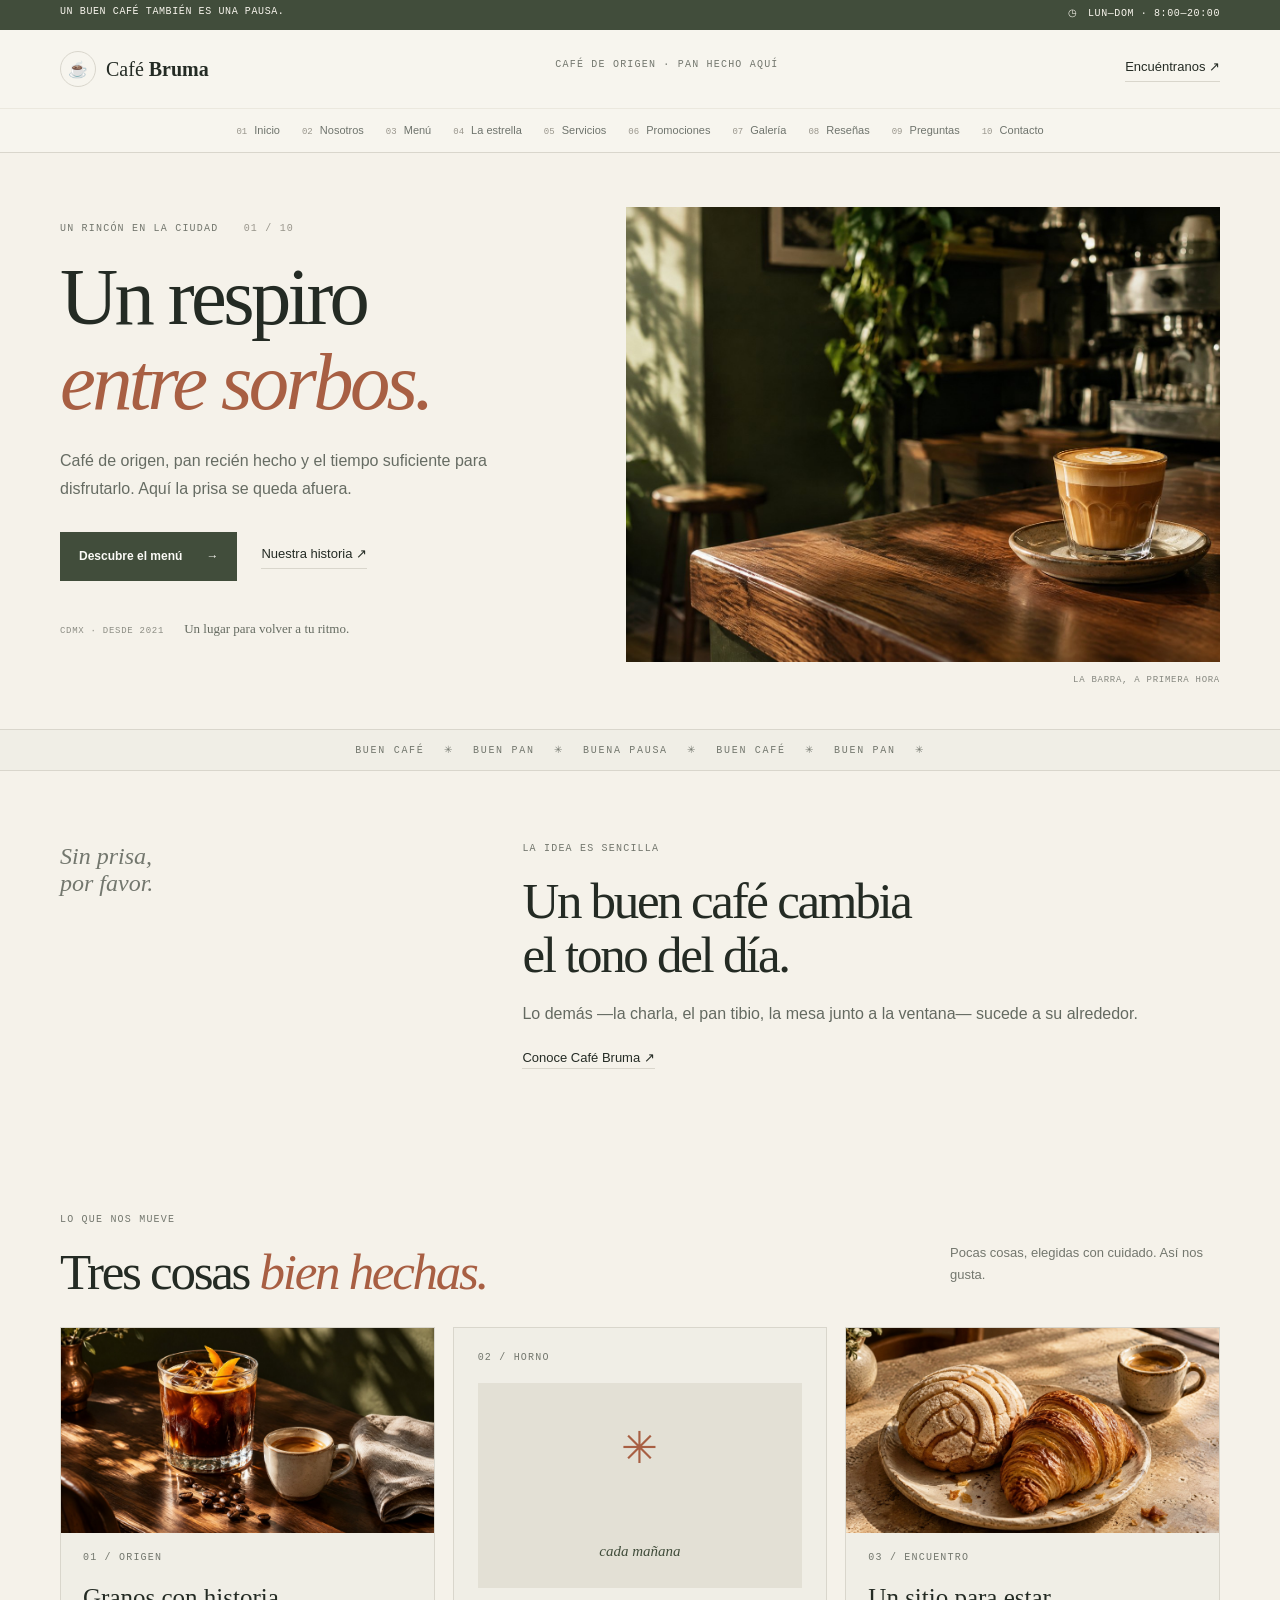
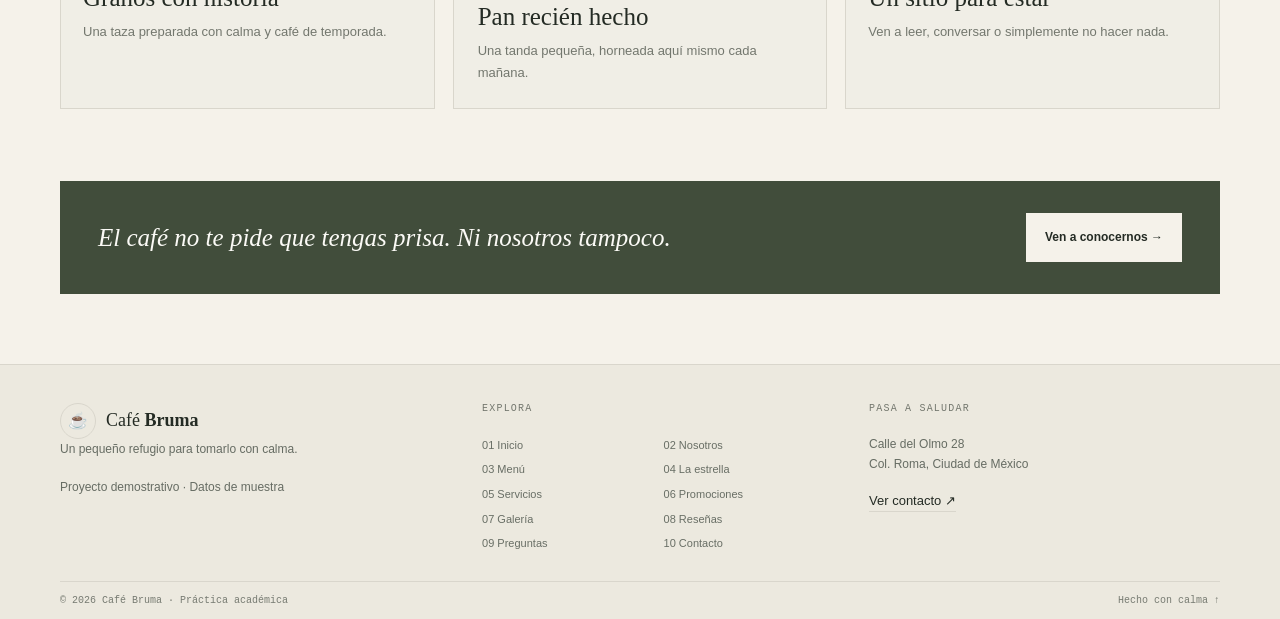
==== index.html @ 0d95b12f "Add files via upload" ====
<!doctype html>
<html lang="es">
<head>
  <meta charset="utf-8">
  <meta name="viewport" content="width=device-width, initial-scale=1">
  <meta name="theme-color" content="#f5f2ea">
  <meta name="description" content="Café Bruma: café de origen, pan recién hecho y una pausa en la ciudad.">
  <title>Inicio · Café Bruma</title>
  <link rel="stylesheet" href="css/estilos.css">
  <script src="js/app.js" defer></script>
</head>
<body data-page="index">
  <div class="announcement"><span>UN BUEN CAFÉ TAMBIÉN ES UNA PAUSA.</span><span>◷　LUN—DOM · 8:00—20:00</span></div>
  <header class="site-header">
    <div class="header-main wrap"><a class="brand" href="index.html" aria-label="Café Bruma, inicio"><span class="brand-icon" aria-hidden="true">☕</span><span>Café <strong>Bruma</strong></span></a><p class="brand-note">CAFÉ DE ORIGEN · PAN HECHO AQUÍ</p><a class="visit-link" href="contacto.html">Encuéntranos ↗</a><button class="nav-toggle" type="button" aria-expanded="false" aria-controls="primary-nav">Menú <span aria-hidden="true">☰</span></button></div>
    <nav class="site-nav" id="primary-nav" aria-label="Navegación principal"><div class="wrap nav-inner"><a href="index.html"><span>01</span> Inicio</a>
        <a href="nosotros.html"><span>02</span> Nosotros</a>
        <a href="menu.html"><span>03</span> Menú</a>
        <a href="producto.html"><span>04</span> La estrella</a>
        <a href="servicios.html"><span>05</span> Servicios</a>
        <a href="promociones.html"><span>06</span> Promociones</a>
        <a href="galeria.html"><span>07</span> Galería</a>
        <a href="resenas.html"><span>08</span> Reseñas</a>
        <a href="preguntas.html"><span>09</span> Preguntas</a>
        <a href="contacto.html"><span>10</span> Contacto</a></div></nav>
  </header>
  <a class="skip-link" href="#main-content">Saltar al contenido</a>
  <main id="main-content">
<section class="hero wrap">
  <div class="hero-copy"><p class="eyebrow">UN RINCÓN EN LA CIUDAD <span>01 / 10</span></p><h1>Un respiro<br><em>entre sorbos.</em></h1><p class="lead">Café de origen, pan recién hecho y el tiempo suficiente para disfrutarlo. Aquí la prisa se queda afuera.</p><div class="actions"><a class="button dark" href="menu.html">Descubre el menú <span aria-hidden="true">→</span></a><a class="text-link" href="nosotros.html">Nuestra historia ↗</a></div><p class="note">CDMX · DESDE 2021 <span>Un lugar para volver a tu ritmo.</span></p></div>
  <figure class="hero-image"><img src="img/hero-cafe.jpg" alt="Taza de café en la barra de una cafetería cálida"><figcaption>LA BARRA, A PRIMERA HORA</figcaption></figure>
</section>
<div class="ticker" aria-hidden="true">BUEN CAFÉ　 ✳　 BUEN PAN　 ✳　 BUENA PAUSA　 ✳　 BUEN CAFÉ　 ✳　 BUEN PAN　 ✳</div>
<section class="section wrap split"><p class="hand">Sin prisa,<br>por favor.</p><div><p class="eyebrow">LA IDEA ES SENCILLA</p><h2>Un buen café cambia<br>el tono del día.</h2><p>Lo demás —la charla, el pan tibio, la mesa junto a la ventana— sucede a su alrededor.</p><a class="text-link" href="nosotros.html">Conoce Café Bruma ↗</a></div></section>
<section class="section wrap"><div class="section-head"><div><p class="eyebrow">LO QUE NOS MUEVE</p><h2>Tres cosas <em>bien hechas.</em></h2></div><p>Pocas cosas, elegidas con cuidado. Así nos gusta.</p></div><div class="cards three"><article class="card image-card"><img src="img/cafe-granos.jpg" alt="Café de especialidad y granos de origen"><p class="eyebrow">01 / ORIGEN</p><h3>Granos con historia</h3><p>Una taza preparada con calma y café de temporada.</p></article><article class="card"><p class="eyebrow">02 / HORNO</p><div class="illustration">✳<span>cada mañana</span></div><h3>Pan recién hecho</h3><p>Una tanda pequeña, horneada aquí mismo cada mañana.</p></article><article class="card image-card"><img src="img/pan-dulce.jpg" alt="Pan artesanal recién horneado"><p class="eyebrow">03 / ENCUENTRO</p><h3>Un sitio para estar</h3><p>Ven a leer, conversar o simplemente no hacer nada.</p></article></div></section>
<section class="closing wrap"><p>El café no te pide que tengas prisa. <em>Ni nosotros tampoco.</em></p><a class="button light" href="contacto.html">Ven a conocernos →</a></section>
</main>
  <footer class="site-footer"><div class="wrap footer-grid"><div><a class="brand footer-brand" href="index.html"><span class="brand-icon" aria-hidden="true">☕</span><span>Café <strong>Bruma</strong></span></a><p>Un pequeño refugio para tomarlo con calma.</p><p class="small-note">Proyecto demostrativo · Datos de muestra</p></div><div><p class="eyebrow">EXPLORA</p><div class="footer-links"><a href="index.html"><span>01</span> Inicio</a>
        <a href="nosotros.html"><span>02</span> Nosotros</a>
        <a href="menu.html"><span>03</span> Menú</a>
        <a href="producto.html"><span>04</span> La estrella</a>
        <a href="servicios.html"><span>05</span> Servicios</a>
        <a href="promociones.html"><span>06</span> Promociones</a>
        <a href="galeria.html"><span>07</span> Galería</a>
        <a href="resenas.html"><span>08</span> Reseñas</a>
        <a href="preguntas.html"><span>09</span> Preguntas</a>
        <a href="contacto.html"><span>10</span> Contacto</a></div></div><div><p class="eyebrow">PASA A SALUDAR</p><p>Calle del Olmo 28<br>Col. Roma, Ciudad de México</p><a class="text-link" href="contacto.html">Ver contacto ↗</a></div></div><div class="wrap footer-bottom"><span>© 2026 Café Bruma · Práctica académica</span><a href="preguntas.html">Hecho con calma ↑</a></div></footer>
</body>
</html>
---- css/estilos.css ----
/* Café Bruma — estilos autónomos, sin dependencias ni fuentes remotas. */
:root{--paper:#f5f2ea;--paper2:#eeece3;--ink:#242b24;--muted:#73776e;--green:#414d3b;--green2:#303b2d;--rust:#a85f43;--line:#d9d6cc;--white:#fbfaf6;--serif:Georgia,"Times New Roman",serif;--sans:Arial,Helvetica,sans-serif;--mono:"Courier New",monospace;--max:1160px}*{box-sizing:border-box}html{scroll-behavior:smooth}body{margin:0;background:var(--paper);color:var(--ink);font:16px/1.7 var(--sans)}img{display:block;max-width:100%;width:100%;object-fit:cover}a{color:inherit}button,input,select,textarea{font:inherit}.wrap{width:min(var(--max),calc(100% - 64px));margin-inline:auto}.announcement{min-height:30px;background:var(--green);color:#f8f5ed;padding:6px max(32px,calc((100% - var(--max))/2));display:flex;justify-content:space-between;gap:20px;font:10px var(--mono);letter-spacing:.06em}.site-header{background:#f7f5ee;border-bottom:1px solid var(--line)}.header-main{min-height:78px;display:flex;align-items:center;justify-content:space-between;gap:22px}.brand{display:flex;align-items:center;gap:10px;font:20px var(--serif);text-decoration:none}.brand strong{font-weight:700}.brand-icon{width:36px;height:36px;border:1px solid var(--line);border-radius:50%;display:grid;place-items:center;font-size:16px}.brand-note,.eyebrow{font:10px var(--mono);letter-spacing:.12em;color:var(--muted)}.visit-link,.text-link{font-size:13px;text-decoration:none;border-bottom:1px solid var(--line);padding-bottom:3px}.site-nav{border-top:1px solid #ebe8de}.nav-inner{display:flex;align-items:center;justify-content:center;flex-wrap:wrap;gap:0}.site-nav a{padding:12px 11px 10px;text-decoration:none;color:#6f746d;font-size:11px;border-bottom:2px solid transparent}.site-nav a span{font:9px var(--mono);color:#99968c;margin-right:4px}.site-nav a:hover,.site-nav a.current{color:var(--ink);border-bottom-color:var(--rust)}.nav-toggle{display:none}.skip-link{position:absolute;left:-9999px;top:0;background:#fff;padding:10px;z-index:20}.skip-link:focus{left:10px}.hero{padding-block:52px 65px;display:grid;grid-template-columns:.92fr 1.08fr;gap:60px;align-items:center}.hero-copy{padding:18px 0}.eyebrow{margin:0 0 20px}.eyebrow span{margin-left:18px;color:#99968c}h1,h2,h3,p{margin-top:0}h1,h2{font-family:var(--serif);font-weight:400;letter-spacing:-.045em;line-height:1.06}h1{font-size:clamp(48px,6.3vw,82px);margin:0 0 22px}h1 em,h2 em{color:var(--rust);font-weight:400}h2{font-size:clamp(32px,4vw,51px);margin-bottom:18px}.lead{max-width:500px;color:#666c63;font-size:16px;line-height:1.8}.actions{display:flex;align-items:center;gap:24px;margin-top:28px}.button{display:inline-flex;align-items:center;justify-content:space-between;gap:24px;padding:13px 18px;text-decoration:none;font-size:12px;font-weight:600;border:1px solid transparent;transition:transform .16s ease,background .16s ease}.button:active{transform:scale(.97)}.button.dark{background:var(--green);color:var(--white)}.button.dark:hover{background:var(--green2)}.button.light{background:var(--paper);color:var(--ink)}.text-link:hover,.visit-link:hover{color:var(--rust)}.note{margin-top:40px;color:#8c8d84;font:9px var(--mono);letter-spacing:.08em}.note span{font:13px var(--serif);letter-spacing:0;margin-left:14px;color:#656b61}.hero-image{position:relative;margin:0}.hero-image img{height:455px}.hero-image figcaption{position:absolute;bottom:-23px;right:0;color:#85877f;font:9px var(--mono);letter-spacing:.08em}.ticker{border-block:1px solid var(--line);background:#f0eee6;padding:13px 0;text-align:center;color:#73776e;font:10px var(--mono);letter-spacing:.17em;white-space:nowrap;overflow:hidden}.section{padding-block:72px}.split{display:grid;grid-template-columns:.72fr 1.28fr;gap:70px;align-items:start}.split>p{color:var(--muted)}.split>div>p:not(.eyebrow){max-width:640px;color:#646a61}.hand{font:italic 24px var(--serif);color:var(--rust)}.section-head{display:flex;justify-content:space-between;align-items:end;gap:24px;margin-bottom:28px}.section-head h2{margin:0}.section-head>p{max-width:270px;color:var(--muted);font-size:13px}.cards{display:grid;gap:18px}.cards.three{grid-template-columns:repeat(3,1fr)}.cards.two{grid-template-columns:repeat(2,1fr);margin-top:20px}.card{padding:24px;background:#f0eee6;border:1px solid var(--line)}.card h3{font:25px/1.2 var(--serif);margin:14px 0 8px}.card>p:not(.eyebrow){font-size:13px;color:var(--muted);margin-bottom:0}.image-card{padding:0 0 22px;overflow:hidden}.image-card img{height:205px;margin-bottom:19px}.image-card .eyebrow,.image-card h3,.image-card>p:not(.eyebrow){margin-left:22px;margin-right:22px}.illustration{min-height:205px;background:#e3e0d5;display:grid;place-items:center;font-size:44px;color:var(--rust)}.illustration span{display:block;font:italic 15px var(--serif);color:var(--green)}.closing{padding:32px 38px;background:var(--green);color:var(--white);display:flex;align-items:center;justify-content:space-between;gap:24px;margin-bottom:70px}.closing p{font:italic 25px var(--serif);margin:0}.page-heading{padding-block:64px 20px}.page-heading h1{font-size:clamp(48px,6vw,72px)}.page-heading .lead{max-width:620px}.page-hero{padding-block:55px 30px;display:grid;grid-template-columns:1fr 1fr;gap:50px;align-items:center}.page-photo{height:375px}.page-hero .lead{max-width:510px}.page-hero+.section{padding-top:38px}.page-hero+.section.split>div{border-left:1px solid var(--line);padding-left:50px}.page-hero+.section h2{font-size:clamp(30px,3.5vw,44px)}.page-hero+.section .hand{display:block;margin-top:14px}.menu-list{max-width:840px;border-top:1px solid var(--line)}.menu-item{display:flex;justify-content:space-between;align-items:center;gap:24px;padding:20px 0;border-bottom:1px solid var(--line)}.menu-item h3{font:26px var(--serif);margin:0 0 4px}.menu-item p{margin:0;color:var(--muted);font-size:13px}.menu-item strong{font:23px var(--serif);color:var(--rust)}.filters{display:flex;gap:8px;margin-bottom:24px}.filter{border:1px solid var(--line);padding:8px 15px;background:transparent;font-size:12px;color:var(--ink)}.filter.active,.filter:hover{background:var(--green);border-color:var(--green);color:#fff}.small-note{font-size:11px;color:#81847b;margin-top:18px}.product-layout{display:grid;grid-template-columns:1fr 1fr;align-items:center;gap:54px}.product-photo{height:430px}.product-copy p:not(.eyebrow){color:var(--muted)}.product-copy li{margin:10px 0;color:#5f665d}.product-copy ul{padding-left:19px;margin:20px 0 28px}.quote-box{padding:38px;background:#eeece3;text-align:center}.quote-box p{font:italic 32px var(--serif);margin-bottom:15px}.service-list{border-top:1px solid var(--line)}.service{display:grid;grid-template-columns:65px 1fr 40px;gap:20px;align-items:center;border-bottom:1px solid var(--line);padding:26px 0}.service>span{font:15px var(--mono);color:var(--rust)}.service .eyebrow{margin-bottom:6px}.service h2{font-size:32px;margin-bottom:6px}.service p:not(.eyebrow){color:var(--muted);max-width:590px;margin-bottom:0}.service>a{font-size:21px;text-decoration:none;color:var(--rust)}.inline-photo{height:320px}.promo-grid{display:grid;grid-template-columns:1fr 1fr;gap:24px;margin-bottom:22px}.promo-card{background:#e9e4d8;padding:38px}.promo-card h2{font-size:46px}.promo-card p:not(.eyebrow){color:var(--muted)}.promo-photo{height:100%;min-height:330px}.promo-price{font:35px var(--serif);color:var(--rust);margin:18px 0}.promo-price span{font:11px var(--sans);color:var(--muted)}.gallery-grid{display:grid;grid-template-columns:1fr 1fr;gap:18px}.gallery-tile{position:relative;border:0;padding:0;background:#e5e1d6;text-align:left;cursor:zoom-in}.gallery-tile img{height:270px;transition:transform .24s ease}.gallery-tile:hover img{transform:scale(1.025)}.gallery-tile.tall img{height:430px}.gallery-tile.wide{grid-column:span 2}.gallery-tile span{display:block;padding:12px 15px;background:#eeece3;font-size:12px}.gallery-dialog{border:0;padding:12px;max-width:min(92vw,1000px);background:var(--paper)}.gallery-dialog::backdrop{background:#111c}.gallery-dialog img{max-height:75vh;width:auto;margin:auto}.gallery-dialog button{display:block;margin:0 0 8px auto;border:0;padding:8px 14px;background:var(--green);color:#fff}.stars{color:var(--rust);letter-spacing:.12em}.review blockquote{font:italic 19px/1.55 var(--serif);margin:18px 0}.review strong{font:15px var(--sans)}.review small{color:var(--muted)}.faq-list{max-width:850px;padding-top:20px}.faq-list details{border-top:1px solid var(--line);padding:0}.faq-list details:last-child{border-bottom:1px solid var(--line)}.faq-list summary{list-style:none;position:relative;cursor:pointer;padding:21px 45px 21px 0;font:22px var(--serif)}.faq-list summary::-webkit-details-marker{display:none}.faq-list summary::after{content:"+";position:absolute;right:8px;color:var(--rust);font:24px var(--sans)}.faq-list details[open] summary::after{content:"−"}.faq-list details p{max-width:700px;color:var(--muted);padding:0 0 17px}.contact-layout{display:grid;grid-template-columns:.8fr 1.2fr;gap:40px;align-items:start}.contact-info article{padding:15px 0;border-bottom:1px solid var(--line)}.contact-info article p:last-child{margin:0}.contact-photo{height:245px;margin-top:22px}.contact-form{padding:28px;background:#eeece3;border:1px solid var(--line)}.contact-form h2{font-size:33px;margin-bottom:8px}.contact-form>div>p:not(.eyebrow){font-size:12px;color:var(--muted)}.contact-form label{display:block;margin:14px 0 5px;font-size:12px}.contact-form label span{color:var(--rust)}.contact-form input,.contact-form select,.contact-form textarea{width:100%;padding:11px 12px;border:1px solid #d5d1c5;background:var(--white);color:var(--ink);font-size:13px}.contact-form input:focus,.contact-form select:focus,.contact-form textarea:focus{outline:2px solid #98a38d;outline-offset:1px}.contact-form textarea{resize:vertical}.contact-form button{margin-top:15px}.form-status{min-height:24px;margin:12px 0 0;font-size:13px}.form-status.error{color:#a33f32}.form-status.success{color:#3e6746}.site-footer{background:#ece9df;border-top:1px solid var(--line);padding-top:38px}.footer-grid{display:grid;grid-template-columns:1.1fr 1fr 1fr;gap:36px;padding-bottom:26px}.footer-grid p:not(.eyebrow){font-size:12px;color:#666c63}.footer-brand{font-size:18px}.footer-links{display:grid;grid-template-columns:1fr 1fr;gap:2px 12px}.footer-links a{font-size:11px;color:#686e65;text-decoration:none;padding:2px 0}.footer-links a:hover{color:var(--rust)}.footer-bottom{border-top:1px solid var(--line);padding-block:13px;display:flex;justify-content:space-between;gap:20px;color:#777b72;font:10px var(--mono)}.footer-bottom a{text-decoration:none}.nav-toggle{border:1px solid var(--line);background:transparent;padding:8px 10px;color:var(--ink)}
@media(max-width:900px){.wrap{width:min(var(--max),calc(100% - 42px))}.nav-inner{justify-content:flex-start}.site-nav a{padding-inline:8px;font-size:10px}.hero{gap:30px;grid-template-columns:1fr 1fr}.hero-image img{height:380px}.cards.three{gap:12px}.card{padding:18px}.image-card{padding:0 0 18px}.image-card img{height:175px}.contact-layout{gap:22px}}
@media(max-width:650px){body{font-size:15px}.wrap{width:calc(100% - 34px)}.announcement{padding:6px 17px;font-size:8px}.header-main{min-height:68px}.brand-note,.visit-link{display:none}.nav-toggle{display:block}.site-nav{display:none}.site-nav.open{display:block}.nav-inner{display:grid;grid-template-columns:1fr 1fr;padding-block:8px}.site-nav a{padding:10px 6px;border-bottom:1px solid var(--line)}.hero{padding-block:38px 48px;grid-template-columns:1fr;gap:28px}.hero-copy{padding:0}.hero-image img{height:330px}.hero h1{font-size:58px}.lead{font-size:14px}.actions{flex-wrap:wrap;gap:15px}.note{margin-top:26px}.ticker{font-size:9px}.section{padding-block:48px}.split,.page-hero,.product-layout,.promo-grid,.contact-layout{grid-template-columns:1fr;gap:24px}.split{gap:12px}.section-head{display:block}.section-head>p{margin-top:12px}.cards.three,.cards.two{grid-template-columns:1fr}.card{padding:22px}.image-card{padding:0 0 20px}.image-card img{height:230px}.closing{margin-bottom:48px;padding:25px;display:block}.closing p{font-size:22px;margin-bottom:16px}.page-heading{padding-block:42px 10px}.page-heading h1,.page-hero h1{font-size:52px}.page-hero{padding-block:38px 15px}.page-photo{height:290px}.page-hero+.section.split>div{border-left:0;padding-left:0}.page-hero+.section h2{font-size:34px}.product-photo{height:330px}.product-copy h2{font-size:35px}.service{grid-template-columns:38px 1fr 24px;gap:10px;padding-block:20px}.service h2{font-size:27px}.promo-card{padding:25px}.promo-card h2{font-size:39px}.promo-photo{height:255px;min-height:0}.gallery-grid{grid-template-columns:1fr 1fr;gap:10px}.gallery-tile img,.gallery-tile.tall img{height:200px}.gallery-tile.wide img{height:240px}.gallery-tile span{padding:9px;font-size:10px}.contact-form{padding:20px}.contact-photo{height:220px}.footer-grid{grid-template-columns:1fr 1fr;gap:24px}.footer-grid>div:first-child{grid-column:span 2}.footer-bottom{font-size:8px}.faq-list summary{font-size:19px}.menu-item h3{font-size:22px}}
@media(prefers-reduced-motion:reduce){html{scroll-behavior:auto}*,*::before,*::after{transition:none!important;animation:none!important}}
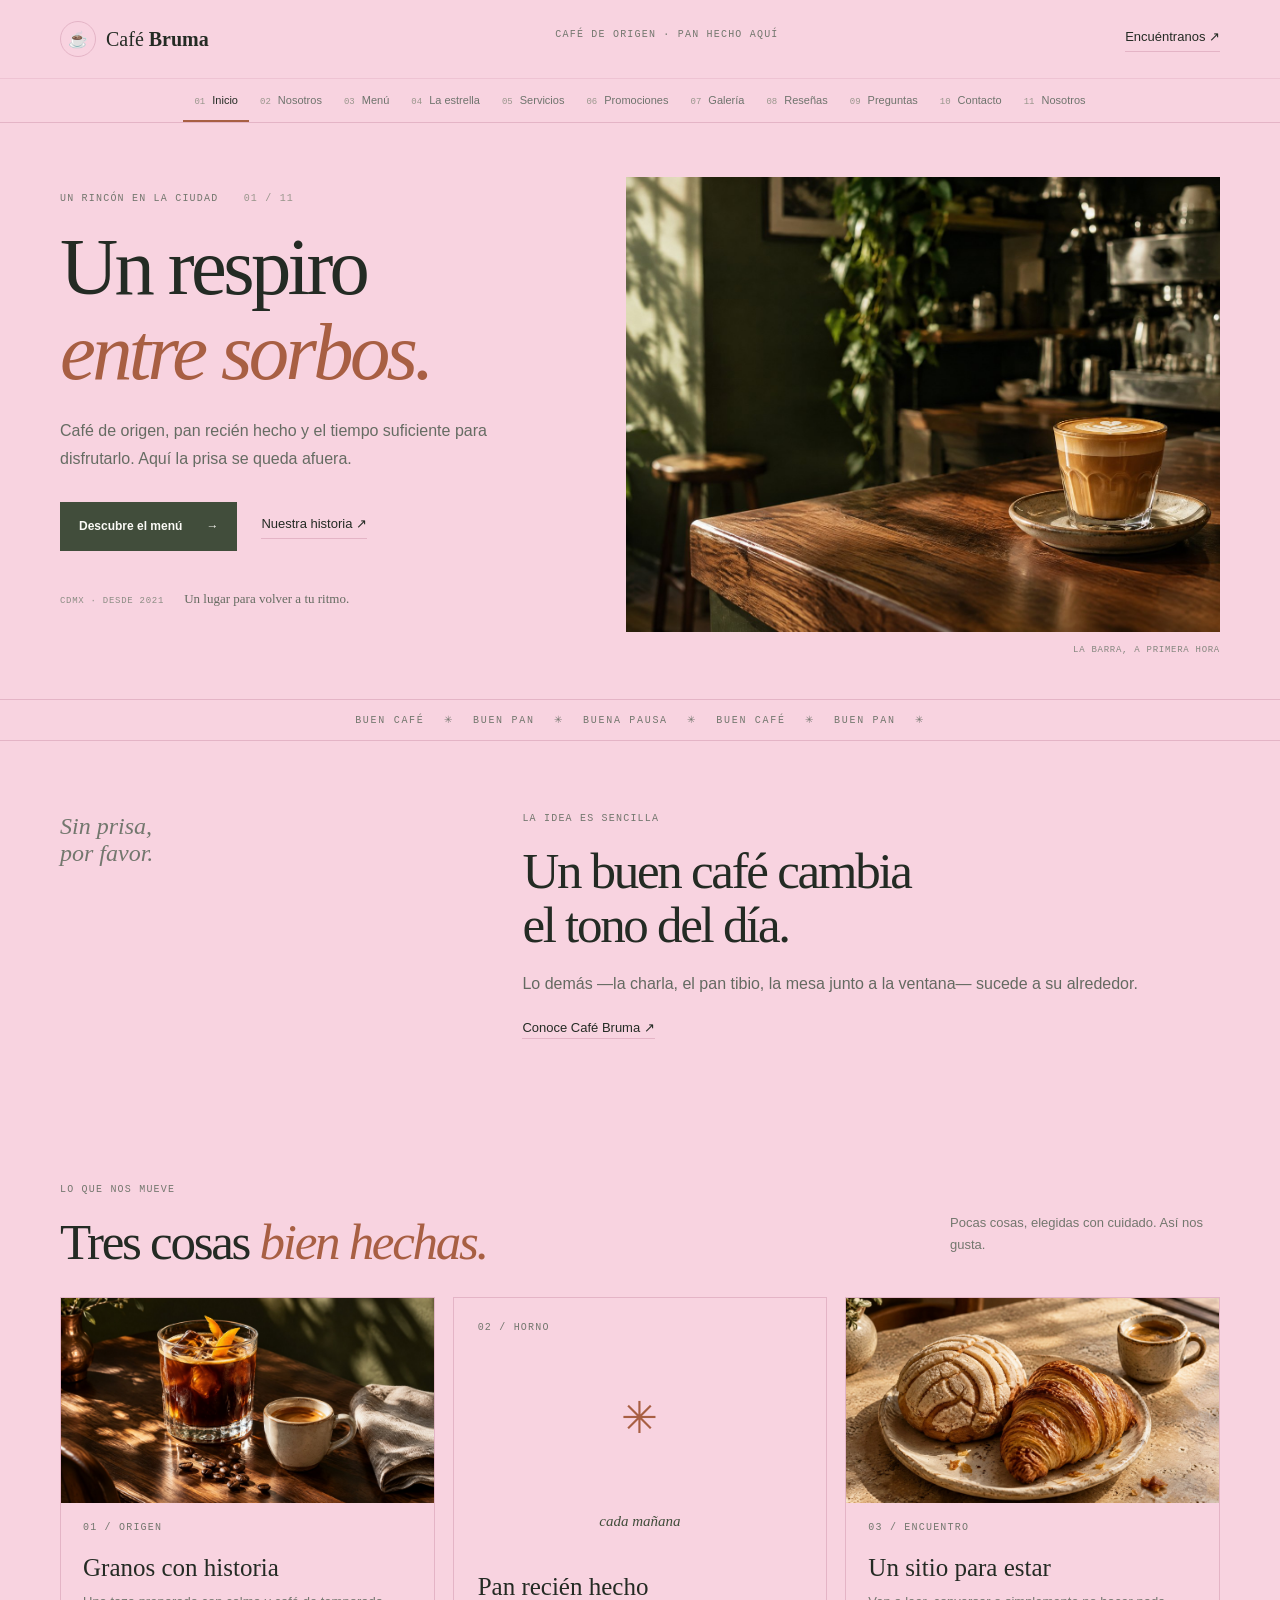
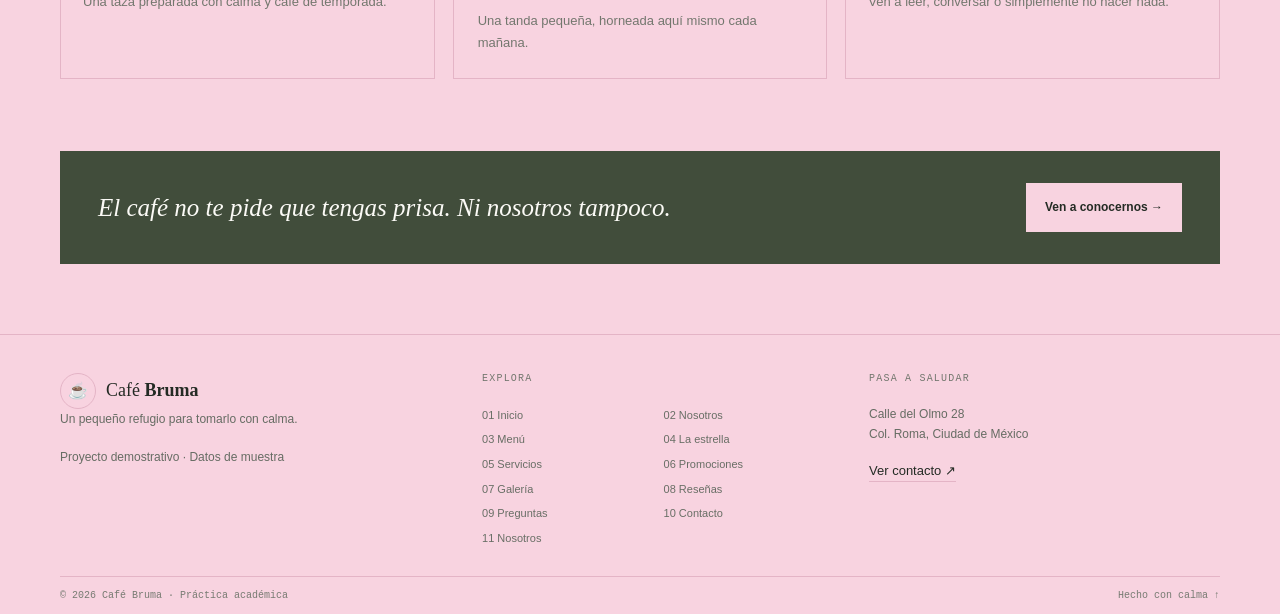
==== commit fd558529: "Add files via upload" ====
--- a/index.html
+++ b/index.html
@@ -3,47 +3,222 @@
 <head>
   <meta charset="utf-8">
   <meta name="viewport" content="width=device-width, initial-scale=1">
-  <meta name="theme-color" content="#f5f2ea">
-  <meta name="description" content="Café Bruma: café de origen, pan recién hecho y una pausa en la ciudad.">
+  <meta name="theme-color" content="#f8d3e0">
+  <meta name="description" content="Café Bruma: once vistas de café, pan y una pausa en la ciudad.">
   <title>Inicio · Café Bruma</title>
-  <link rel="stylesheet" href="css/estilos.css">
-  <script src="js/app.js" defer></script>
+  <style>/* Café Bruma — estilos autónomos, sin dependencias ni fuentes remotas. */
+:root{--paper:#f5f2ea;--paper2:#eeece3;--ink:#242b24;--muted:#73776e;--green:#414d3b;--green2:#303b2d;--rust:#a85f43;--line:#d9d6cc;--white:#fbfaf6;--serif:Georgia,"Times New Roman",serif;--sans:Arial,Helvetica,sans-serif;--mono:"Courier New",monospace;--max:1160px}*{box-sizing:border-box}html{scroll-behavior:smooth}body{margin:0;background:var(--paper);color:var(--ink);font:16px/1.7 var(--sans)}img{display:block;max-width:100%;width:100%;object-fit:cover}a{color:inherit}button,input,select,textarea{font:inherit}.wrap{width:min(var(--max),calc(100% - 64px));margin-inline:auto}.announcement{min-height:30px;background:var(--green);color:#f8f5ed;padding:6px max(32px,calc((100% - var(--max))/2));display:flex;justify-content:space-between;gap:20px;font:10px var(--mono);letter-spacing:.06em}.site-header{background:#f7f5ee;border-bottom:1px solid var(--line)}.header-main{min-height:78px;display:flex;align-items:center;justify-content:space-between;gap:22px}.brand{display:flex;align-items:center;gap:10px;font:20px var(--serif);text-decoration:none}.brand strong{font-weight:700}.brand-icon{width:36px;height:36px;border:1px solid var(--line);border-radius:50%;display:grid;place-items:center;font-size:16px}.brand-note,.eyebrow{font:10px var(--mono);letter-spacing:.12em;color:var(--muted)}.visit-link,.text-link{font-size:13px;text-decoration:none;border-bottom:1px solid var(--line);padding-bottom:3px}.site-nav{border-top:1px solid #ebe8de}.nav-inner{display:flex;align-items:center;justify-content:center;flex-wrap:wrap;gap:0}.site-nav a{padding:12px 11px 10px;text-decoration:none;color:#6f746d;font-size:11px;border-bottom:2px solid transparent}.site-nav a span{font:9px var(--mono);color:#99968c;margin-right:4px}.site-nav a:hover,.site-nav a.current{color:var(--ink);border-bottom-color:var(--rust)}.nav-toggle{display:none}.skip-link{position:absolute;left:-9999px;top:0;background:#fff;padding:10px;z-index:20}.skip-link:focus{left:10px}.hero{padding-block:52px 65px;display:grid;grid-template-columns:.92fr 1.08fr;gap:60px;align-items:center}.hero-copy{padding:18px 0}.eyebrow{margin:0 0 20px}.eyebrow span{margin-left:18px;color:#99968c}h1,h2,h3,p{margin-top:0}h1,h2{font-family:var(--serif);font-weight:400;letter-spacing:-.045em;line-height:1.06}h1{font-size:clamp(48px,6.3vw,82px);margin:0 0 22px}h1 em,h2 em{color:var(--rust);font-weight:400}h2{font-size:clamp(32px,4vw,51px);margin-bottom:18px}.lead{max-width:500px;color:#666c63;font-size:16px;line-height:1.8}.actions{display:flex;align-items:center;gap:24px;margin-top:28px}.button{display:inline-flex;align-items:center;justify-content:space-between;gap:24px;padding:13px 18px;text-decoration:none;font-size:12px;font-weight:600;border:1px solid transparent;transition:transform .16s ease,background .16s ease}.button:active{transform:scale(.97)}.button.dark{background:var(--green);color:var(--white)}.button.dark:hover{background:var(--green2)}.button.light{background:var(--paper);color:var(--ink)}.text-link:hover,.visit-link:hover{color:var(--rust)}.note{margin-top:40px;color:#8c8d84;font:9px var(--mono);letter-spacing:.08em}.note span{font:13px var(--serif);letter-spacing:0;margin-left:14px;color:#656b61}.hero-image{position:relative;margin:0}.hero-image img{height:455px}.hero-image figcaption{position:absolute;bottom:-23px;right:0;color:#85877f;font:9px var(--mono);letter-spacing:.08em}.ticker{border-block:1px solid var(--line);background:#f0eee6;padding:13px 0;text-align:center;color:#73776e;font:10px var(--mono);letter-spacing:.17em;white-space:nowrap;overflow:hidden}.section{padding-block:72px}.split{display:grid;grid-template-columns:.72fr 1.28fr;gap:70px;align-items:start}.split>p{color:var(--muted)}.split>div>p:not(.eyebrow){max-width:640px;color:#646a61}.hand{font:italic 24px var(--serif);color:var(--rust)}.section-head{display:flex;justify-content:space-between;align-items:end;gap:24px;margin-bottom:28px}.section-head h2{margin:0}.section-head>p{max-width:270px;color:var(--muted);font-size:13px}.cards{display:grid;gap:18px}.cards.three{grid-template-columns:repeat(3,1fr)}.cards.two{grid-template-columns:repeat(2,1fr);margin-top:20px}.card{padding:24px;background:#f0eee6;border:1px solid var(--line)}.card h3{font:25px/1.2 var(--serif);margin:14px 0 8px}.card>p:not(.eyebrow){font-size:13px;color:var(--muted);margin-bottom:0}.image-card{padding:0 0 22px;overflow:hidden}.image-card img{height:205px;margin-bottom:19px}.image-card .eyebrow,.image-card h3,.image-card>p:not(.eyebrow){margin-left:22px;margin-right:22px}.illustration{min-height:205px;background:#e3e0d5;display:grid;place-items:center;font-size:44px;color:var(--rust)}.illustration span{display:block;font:italic 15px var(--serif);color:var(--green)}.closing{padding:32px 38px;background:var(--green);color:var(--white);display:flex;align-items:center;justify-content:space-between;gap:24px;margin-bottom:70px}.closing p{font:italic 25px var(--serif);margin:0}.page-heading{padding-block:64px 20px}.page-heading h1{font-size:clamp(48px,6vw,72px)}.page-heading .lead{max-width:620px}.page-hero{padding-block:55px 30px;display:grid;grid-template-columns:1fr 1fr;gap:50px;align-items:center}.page-photo{height:375px}.page-hero .lead{max-width:510px}.page-hero+.section{padding-top:38px}.page-hero+.section.split>div{border-left:1px solid var(--line);padding-left:50px}.page-hero+.section h2{font-size:clamp(30px,3.5vw,44px)}.page-hero+.section .hand{display:block;margin-top:14px}.menu-list{max-width:840px;border-top:1px solid var(--line)}.menu-item{display:flex;justify-content:space-between;align-items:center;gap:24px;padding:20px 0;border-bottom:1px solid var(--line)}.menu-item h3{font:26px var(--serif);margin:0 0 4px}.menu-item p{margin:0;color:var(--muted);font-size:13px}.menu-item strong{font:23px var(--serif);color:var(--rust)}.filters{display:flex;gap:8px;margin-bottom:24px}.filter{border:1px solid var(--line);padding:8px 15px;background:transparent;font-size:12px;color:var(--ink)}.filter.active,.filter:hover{background:var(--green);border-color:var(--green);color:#fff}.small-note{font-size:11px;color:#81847b;margin-top:18px}.product-layout{display:grid;grid-template-columns:1fr 1fr;align-items:center;gap:54px}.product-photo{height:430px}.product-copy p:not(.eyebrow){color:var(--muted)}.product-copy li{margin:10px 0;color:#5f665d}.product-copy ul{padding-left:19px;margin:20px 0 28px}.quote-box{padding:38px;background:#eeece3;text-align:center}.quote-box p{font:italic 32px var(--serif);margin-bottom:15px}.service-list{border-top:1px solid var(--line)}.service{display:grid;grid-template-columns:65px 1fr 40px;gap:20px;align-items:center;border-bottom:1px solid var(--line);padding:26px 0}.service>span{font:15px var(--mono);color:var(--rust)}.service .eyebrow{margin-bottom:6px}.service h2{font-size:32px;margin-bottom:6px}.service p:not(.eyebrow){color:var(--muted);max-width:590px;margin-bottom:0}.service>a{font-size:21px;text-decoration:none;color:var(--rust)}.inline-photo{height:320px}.promo-grid{display:grid;grid-template-columns:1fr 1fr;gap:24px;margin-bottom:22px}.promo-card{background:#e9e4d8;padding:38px}.promo-card h2{font-size:46px}.promo-card p:not(.eyebrow){color:var(--muted)}.promo-photo{height:100%;min-height:330px}.promo-price{font:35px var(--serif);color:var(--rust);margin:18px 0}.promo-price span{font:11px var(--sans);color:var(--muted)}.gallery-grid{display:grid;grid-template-columns:1fr 1fr;gap:18px}.gallery-tile{position:relative;border:0;padding:0;background:#e5e1d6;text-align:left;cursor:zoom-in}.gallery-tile img{height:270px;transition:transform .24s ease}.gallery-tile:hover img{transform:scale(1.025)}.gallery-tile.tall img{height:430px}.gallery-tile.wide{grid-column:span 2}.gallery-tile span{display:block;padding:12px 15px;background:#eeece3;font-size:12px}.gallery-dialog{border:0;padding:12px;max-width:min(92vw,1000px);background:var(--paper)}.gallery-dialog::backdrop{background:#111c}.gallery-dialog img{max-height:75vh;width:auto;margin:auto}.gallery-dialog button{display:block;margin:0 0 8px auto;border:0;padding:8px 14px;background:var(--green);color:#fff}.stars{color:var(--rust);letter-spacing:.12em}.review blockquote{font:italic 19px/1.55 var(--serif);margin:18px 0}.review strong{font:15px var(--sans)}.review small{color:var(--muted)}.faq-list{max-width:850px;padding-top:20px}.faq-list details{border-top:1px solid var(--line);padding:0}.faq-list details:last-child{border-bottom:1px solid var(--line)}.faq-list summary{list-style:none;position:relative;cursor:pointer;padding:21px 45px 21px 0;font:22px var(--serif)}.faq-list summary::-webkit-details-marker{display:none}.faq-list summary::after{content:"+";position:absolute;right:8px;color:var(--rust);font:24px var(--sans)}.faq-list details[open] summary::after{content:"−"}.faq-list details p{max-width:700px;color:var(--muted);padding:0 0 17px}.contact-layout{display:grid;grid-template-columns:.8fr 1.2fr;gap:40px;align-items:start}.contact-info article{padding:15px 0;border-bottom:1px solid var(--line)}.contact-info article p:last-child{margin:0}.contact-photo{height:245px;margin-top:22px}.contact-form{padding:28px;background:#eeece3;border:1px solid var(--line)}.contact-form h2{font-size:33px;margin-bottom:8px}.contact-form>div>p:not(.eyebrow){font-size:12px;color:var(--muted)}.contact-form label{display:block;margin:14px 0 5px;font-size:12px}.contact-form label span{color:var(--rust)}.contact-form input,.contact-form select,.contact-form textarea{width:100%;padding:11px 12px;border:1px solid #d5d1c5;background:var(--white);color:var(--ink);font-size:13px}.contact-form input:focus,.contact-form select:focus,.contact-form textarea:focus{outline:2px solid #98a38d;outline-offset:1px}.contact-form textarea{resize:vertical}.contact-form button{margin-top:15px}.form-status{min-height:24px;margin:12px 0 0;font-size:13px}.form-status.error{color:#a33f32}.form-status.success{color:#3e6746}.site-footer{background:#ece9df;border-top:1px solid var(--line);padding-top:38px}.footer-grid{display:grid;grid-template-columns:1.1fr 1fr 1fr;gap:36px;padding-bottom:26px}.footer-grid p:not(.eyebrow){font-size:12px;color:#666c63}.footer-brand{font-size:18px}.footer-links{display:grid;grid-template-columns:1fr 1fr;gap:2px 12px}.footer-links a{font-size:11px;color:#686e65;text-decoration:none;padding:2px 0}.footer-links a:hover{color:var(--rust)}.footer-bottom{border-top:1px solid var(--line);padding-block:13px;display:flex;justify-content:space-between;gap:20px;color:#777b72;font:10px var(--mono)}.footer-bottom a{text-decoration:none}.nav-toggle{border:1px solid var(--line);background:transparent;padding:8px 10px;color:var(--ink)}
+@media(max-width:900px){.wrap{width:min(var(--max),calc(100% - 42px))}.nav-inner{justify-content:flex-start}.site-nav a{padding-inline:8px;font-size:10px}.hero{gap:30px;grid-template-columns:1fr 1fr}.hero-image img{height:380px}.cards.three{gap:12px}.card{padding:18px}.image-card{padding:0 0 18px}.image-card img{height:175px}.contact-layout{gap:22px}}
+@media(max-width:650px){body{font-size:15px}.wrap{width:calc(100% - 34px)}.announcement{padding:6px 17px;font-size:8px}.header-main{min-height:68px}.brand-note,.visit-link{display:none}.nav-toggle{display:block}.site-nav{display:none}.site-nav.open{display:block}.nav-inner{display:grid;grid-template-columns:1fr 1fr;padding-block:8px}.site-nav a{padding:10px 6px;border-bottom:1px solid var(--line)}.hero{padding-block:38px 48px;grid-template-columns:1fr;gap:28px}.hero-copy{padding:0}.hero-image img{height:330px}.hero h1{font-size:58px}.lead{font-size:14px}.actions{flex-wrap:wrap;gap:15px}.note{margin-top:26px}.ticker{font-size:9px}.section{padding-block:48px}.split,.page-hero,.product-layout,.promo-grid,.contact-layout{grid-template-columns:1fr;gap:24px}.split{gap:12px}.section-head{display:block}.section-head>p{margin-top:12px}.cards.three,.cards.two{grid-template-columns:1fr}.card{padding:22px}.image-card{padding:0 0 20px}.image-card img{height:230px}.closing{margin-bottom:48px;padding:25px;display:block}.closing p{font-size:22px;margin-bottom:16px}.page-heading{padding-block:42px 10px}.page-heading h1,.page-hero h1{font-size:52px}.page-hero{padding-block:38px 15px}.page-photo{height:290px}.page-hero+.section.split>div{border-left:0;padding-left:0}.page-hero+.section h2{font-size:34px}.product-photo{height:330px}.product-copy h2{font-size:35px}.service{grid-template-columns:38px 1fr 24px;gap:10px;padding-block:20px}.service h2{font-size:27px}.promo-card{padding:25px}.promo-card h2{font-size:39px}.promo-photo{height:255px;min-height:0}.gallery-grid{grid-template-columns:1fr 1fr;gap:10px}.gallery-tile img,.gallery-tile.tall img{height:200px}.gallery-tile.wide img{height:240px}.gallery-tile span{padding:9px;font-size:10px}.contact-form{padding:20px}.contact-photo{height:220px}.footer-grid{grid-template-columns:1fr 1fr;gap:24px}.footer-grid>div:first-child{grid-column:span 2}.footer-bottom{font-size:8px}.faq-list summary{font-size:19px}.menu-item h3{font-size:22px}}
+@media(prefers-reduced-motion:reduce){html{scroll-behavior:auto}*,*::before,*::after{transition:none!important;animation:none!important}}
+/* Café Bruma — fondo rosa uniforme en todas las secciones. */
+:root{--paper:#f8d3e0;--paper2:#f8d3e0;--ink:#242b24;--muted:#73776e;--green:#414d3b;--green2:#303b2d;--rust:#a85f43;--line:#e4b4c6;--white:#fbfaf6}
+.site-header{background:#f8d3e0}
+.site-nav{border-top-color:#eec3d3}
+.ticker{background:#f8d3e0;color:#73776e}
+.card,.contact-form,.quote-box,.promo-card,.gallery-tile,.gallery-tile span,.illustration,.site-footer{background:#f8d3e0;border-color:#e4b4c6}
+.contact-form input,.contact-form select,.contact-form textarea{background:#fbfaf6;border-color:#e0b9c8}
+.contact-form input:focus,.contact-form select:focus,.contact-form textarea:focus{outline-color:#c4668e}
+.site-nav a:hover,.site-nav a.current{border-bottom-color:#a85f43}
+
+.single-view[hidden]{display:none!important}.single-view:target{display:block!important}
+.single-view img[data-cafe-image="hero-cafe.jpg"]{content:url("[data-uri]